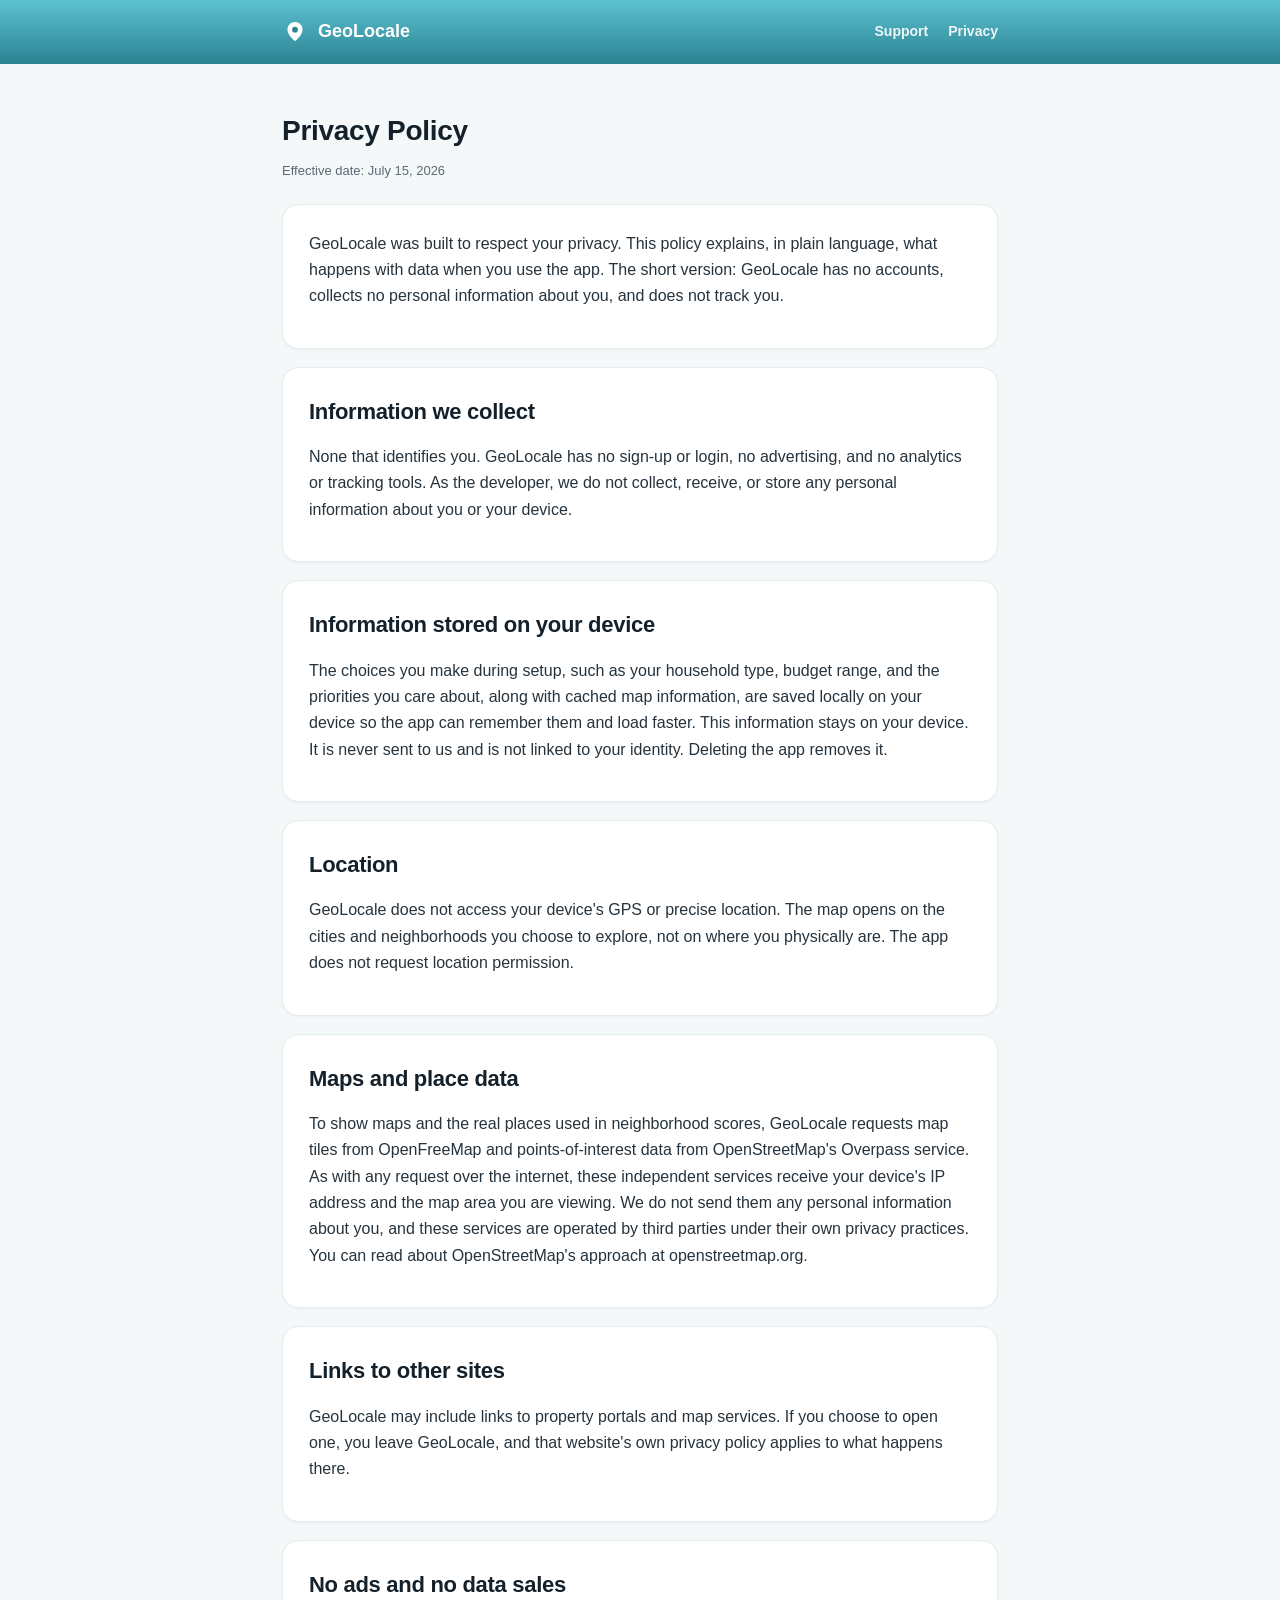
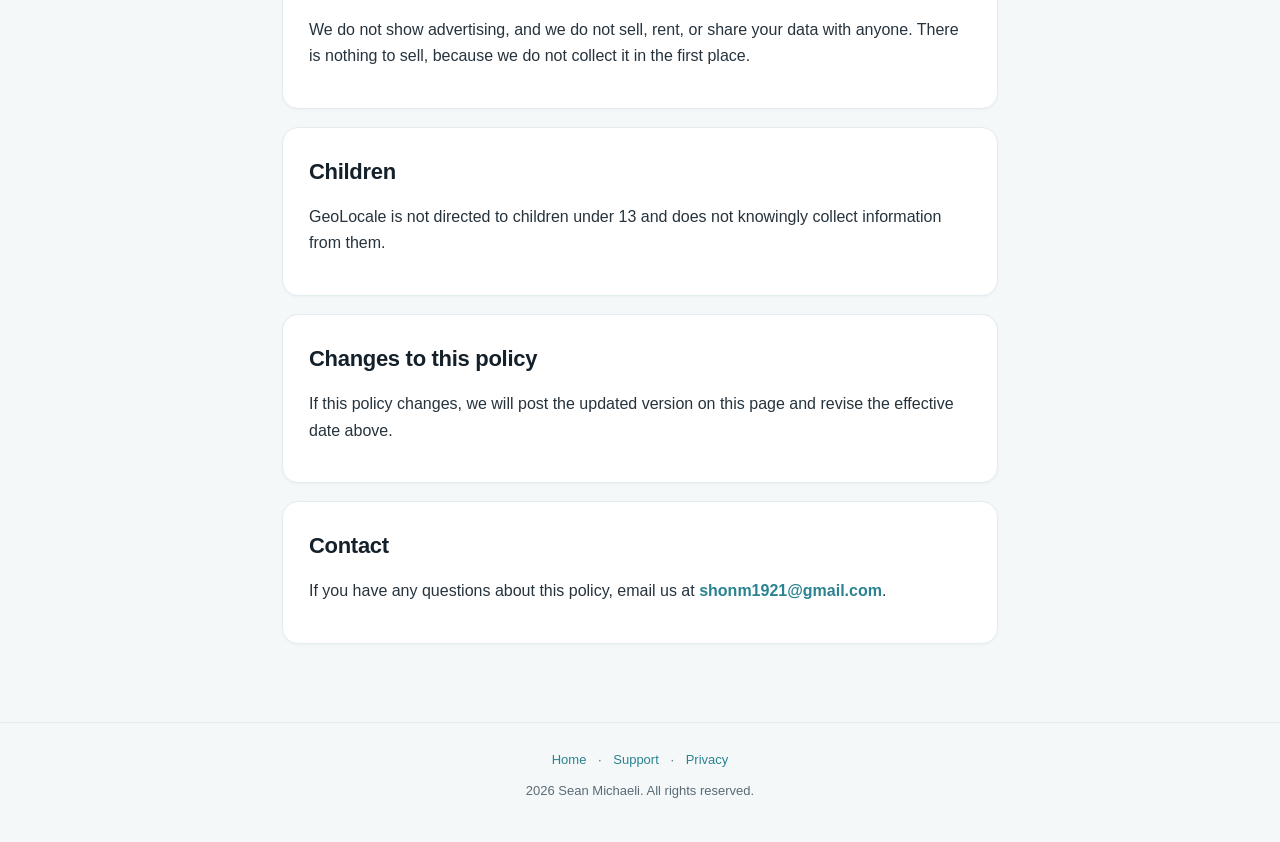
==== privacy.html @ 7adb96b3 "GeoLocale site: home, support, privacy policy" ====
<!doctype html>
<html lang="en">
<head>
<meta charset="utf-8">
<meta name="viewport" content="width=device-width,initial-scale=1">
<title>GeoLocale · Privacy Policy</title>
<meta name="description" content="The GeoLocale privacy policy.">
<link rel="stylesheet" href="style.css">
</head>
<body>
<header class="site-head">
  <div class="wrap nav">
    <a class="brand" href="index.html">
      <svg class="pin" viewBox="0 0 100 100" xmlns="http://www.w3.org/2000/svg"><path fill="#fff" d="M50 12c-16 0-29 13-29 29 0 20 25 41 28 43a2 2 0 0 0 2 0c3-2 28-23 28-43 0-16-13-29-29-29z"/><circle cx="50" cy="41" r="11" fill="#2b8291"/></svg>
      GeoLocale
    </a>
    <nav class="nav-links">
      <a href="support.html">Support</a>
      <a href="privacy.html">Privacy</a>
    </nav>
  </div>
</header>

<main>
  <div class="wrap">
    <h2 style="font-size:28px;margin-bottom:6px">Privacy Policy</h2>
    <p class="eff">Effective date: July 15, 2026</p>

    <div class="card">
      <p>GeoLocale was built to respect your privacy. This policy explains, in plain language, what happens with data when you use the app. The short version: GeoLocale has no accounts, collects no personal information about you, and does not track you.</p>
    </div>

    <div class="card">
      <h2>Information we collect</h2>
      <p>None that identifies you. GeoLocale has no sign-up or login, no advertising, and no analytics or tracking tools. As the developer, we do not collect, receive, or store any personal information about you or your device.</p>
    </div>

    <div class="card">
      <h2>Information stored on your device</h2>
      <p>The choices you make during setup, such as your household type, budget range, and the priorities you care about, along with cached map information, are saved locally on your device so the app can remember them and load faster. This information stays on your device. It is never sent to us and is not linked to your identity. Deleting the app removes it.</p>
    </div>

    <div class="card">
      <h2>Location</h2>
      <p>GeoLocale does not access your device's GPS or precise location. The map opens on the cities and neighborhoods you choose to explore, not on where you physically are. The app does not request location permission.</p>
    </div>

    <div class="card">
      <h2>Maps and place data</h2>
      <p>To show maps and the real places used in neighborhood scores, GeoLocale requests map tiles from OpenFreeMap and points-of-interest data from OpenStreetMap's Overpass service. As with any request over the internet, these independent services receive your device's IP address and the map area you are viewing. We do not send them any personal information about you, and these services are operated by third parties under their own privacy practices. You can read about OpenStreetMap's approach at openstreetmap.org.</p>
    </div>

    <div class="card">
      <h2>Links to other sites</h2>
      <p>GeoLocale may include links to property portals and map services. If you choose to open one, you leave GeoLocale, and that website's own privacy policy applies to what happens there.</p>
    </div>

    <div class="card">
      <h2>No ads and no data sales</h2>
      <p>We do not show advertising, and we do not sell, rent, or share your data with anyone. There is nothing to sell, because we do not collect it in the first place.</p>
    </div>

    <div class="card">
      <h2>Children</h2>
      <p>GeoLocale is not directed to children under 13 and does not knowingly collect information from them.</p>
    </div>

    <div class="card">
      <h2>Changes to this policy</h2>
      <p>If this policy changes, we will post the updated version on this page and revise the effective date above.</p>
    </div>

    <div class="card">
      <h2>Contact</h2>
      <p>If you have any questions about this policy, email us at <a class="email" href="mailto:shonm1921@gmail.com?subject=GeoLocale%20Privacy">shonm1921@gmail.com</a>.</p>
    </div>
  </div>
</main>

<footer>
  <div class="wrap">
    <a href="index.html">Home</a> · <a href="support.html">Support</a> · <a href="privacy.html">Privacy</a>
    <div style="margin-top:10px">2026 Sean Michaeli. All rights reserved.</div>
  </div>
</footer>
</body>
</html>
---- style.css ----
:root{
  --teal:#2b8291; --teal-light:#47b2c2; --ink:#14202a; --muted:#5b6b76;
  --bg:#f4f8f9; --card:#ffffff; --line:#e3ecef; --radius:16px;
}
*{box-sizing:border-box;margin:0;padding:0}
html{scroll-behavior:smooth}
body{
  font-family:-apple-system,BlinkMacSystemFont,"Segoe UI",Roboto,Helvetica,Arial,sans-serif;
  color:var(--ink); background:var(--bg); line-height:1.65;
  -webkit-font-smoothing:antialiased;
}
a{color:var(--teal); text-decoration:none}
a:hover{text-decoration:underline}
.wrap{max-width:760px; margin:0 auto; padding:0 22px}

/* header */
.site-head{background:linear-gradient(180deg,#5cc2d1,#2b8291); color:#fff; padding:0}
.nav{display:flex; align-items:center; justify-content:space-between; height:64px}
.brand{display:flex; align-items:center; gap:10px; color:#fff; font-weight:800; font-size:18px}
.brand:hover{text-decoration:none}
.brand .pin{width:26px;height:26px;flex:0 0 auto}
.nav-links{display:flex; gap:20px; font-size:14px; font-weight:600}
.nav-links a{color:rgba(255,255,255,.9)}

/* hero */
.hero{background:linear-gradient(180deg,#5cc2d1,#2b8291); color:#fff; padding:40px 0 64px; text-align:center}
.hero .pin-lg{width:76px;height:76px;margin:0 auto 18px; display:block; filter:drop-shadow(0 10px 22px rgba(10,58,66,.35))}
.hero h1{font-size:34px; line-height:1.2; font-weight:800; margin-bottom:12px; letter-spacing:-.5px}
.hero p{font-size:17px; max-width:520px; margin:0 auto; color:rgba(255,255,255,.92)}

/* page body */
main{padding:44px 0 60px}
.card{background:var(--card); border:1px solid var(--line); border-radius:var(--radius); padding:26px 26px; margin:0 0 18px; box-shadow:0 1px 3px rgba(20,32,42,.04)}
h2{font-size:22px; font-weight:800; margin:0 0 14px; letter-spacing:-.3px}
h3{font-size:16px; font-weight:700; margin:20px 0 6px}
p{margin:0 0 12px; color:#26333d}
.lead{font-size:17px; color:var(--muted); margin-bottom:26px}
ul{margin:0 0 12px 20px} li{margin:4px 0}
.muted{color:var(--muted)}
.eff{font-size:13px; color:var(--muted); margin-bottom:22px}
.feat{display:grid; grid-template-columns:1fr 1fr; gap:14px; margin:8px 0 4px}
.feat .f{background:var(--card); border:1px solid var(--line); border-radius:12px; padding:16px}
.feat .f b{display:block; margin-bottom:4px}
.btn{display:inline-block; background:#fff; color:var(--teal); font-weight:700; padding:12px 22px; border-radius:999px; margin-top:22px; box-shadow:0 6px 18px rgba(10,58,66,.22)}
.email{font-weight:700}

/* footer */
footer{border-top:1px solid var(--line); padding:26px 0 40px; color:var(--muted); font-size:13px; text-align:center}
footer a{margin:0 8px}
@media(max-width:560px){
  .hero h1{font-size:27px} .feat{grid-template-columns:1fr} .nav-links{gap:14px}
}
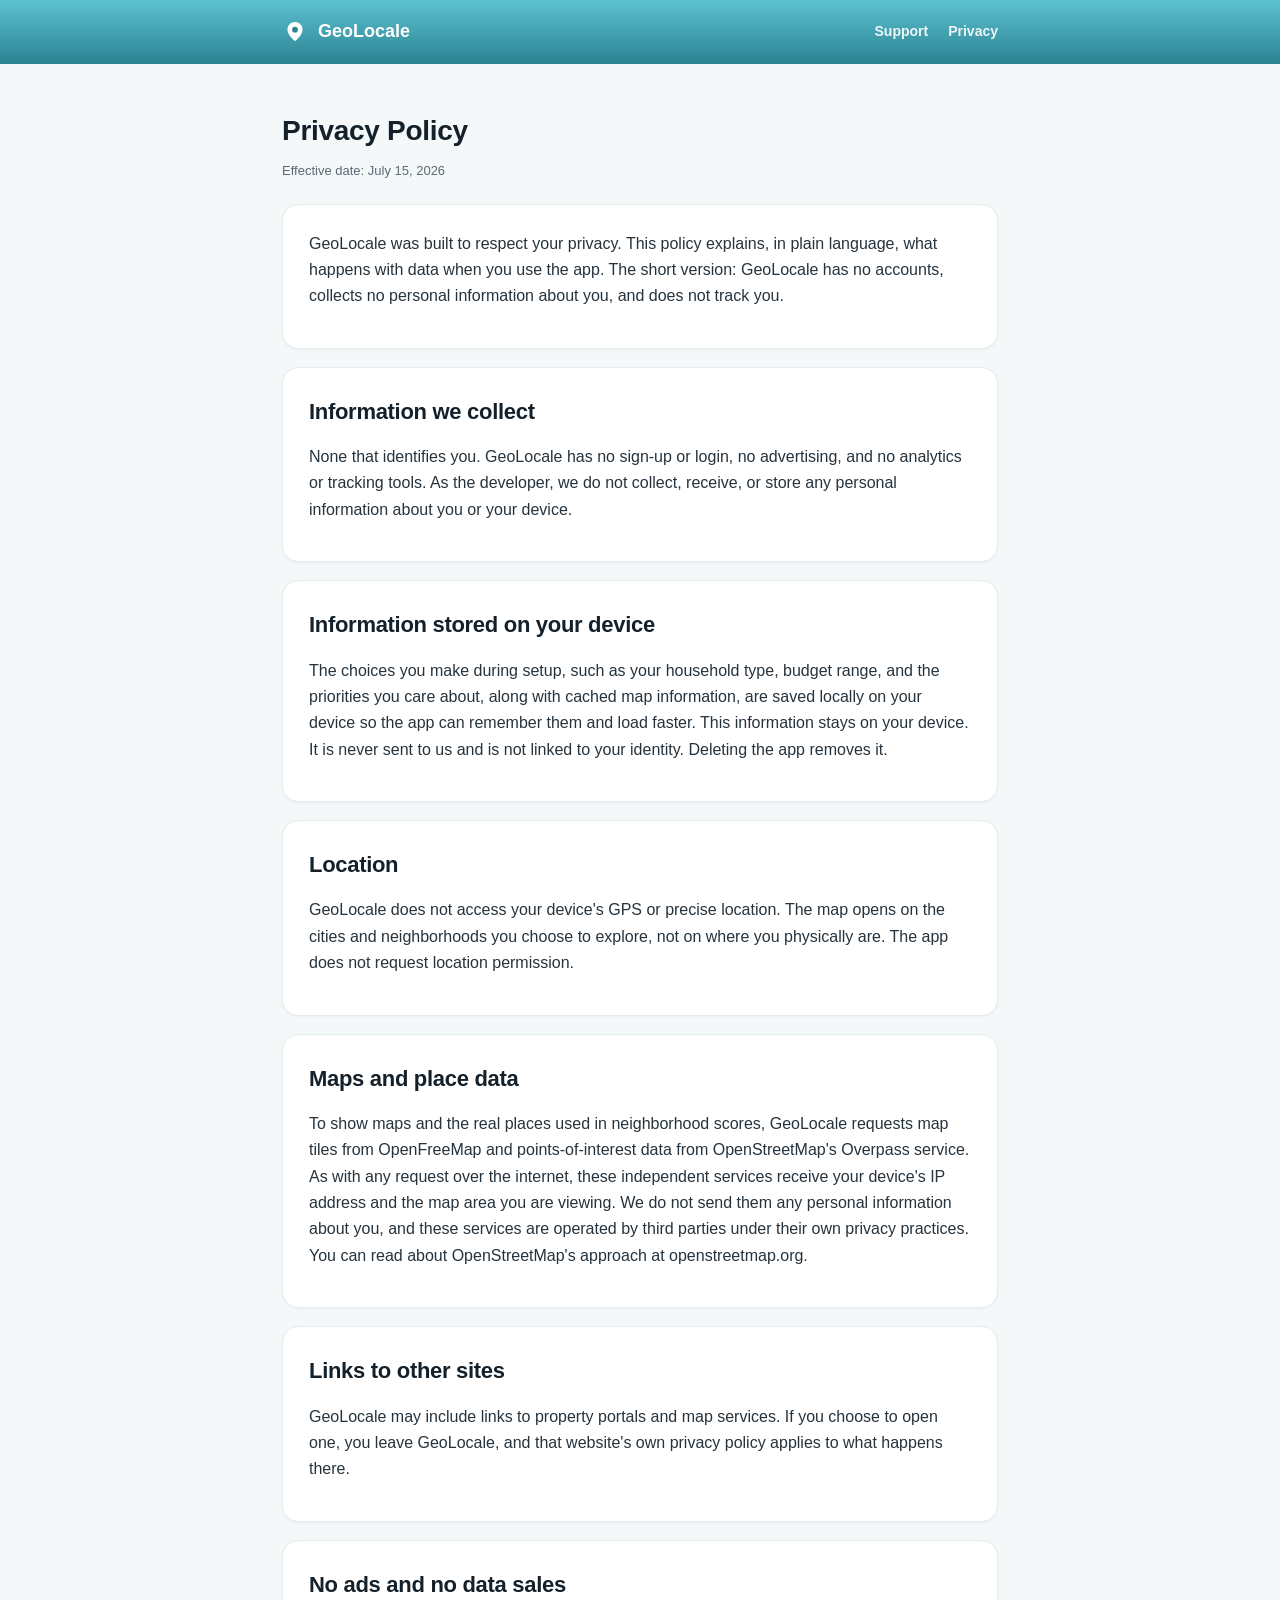
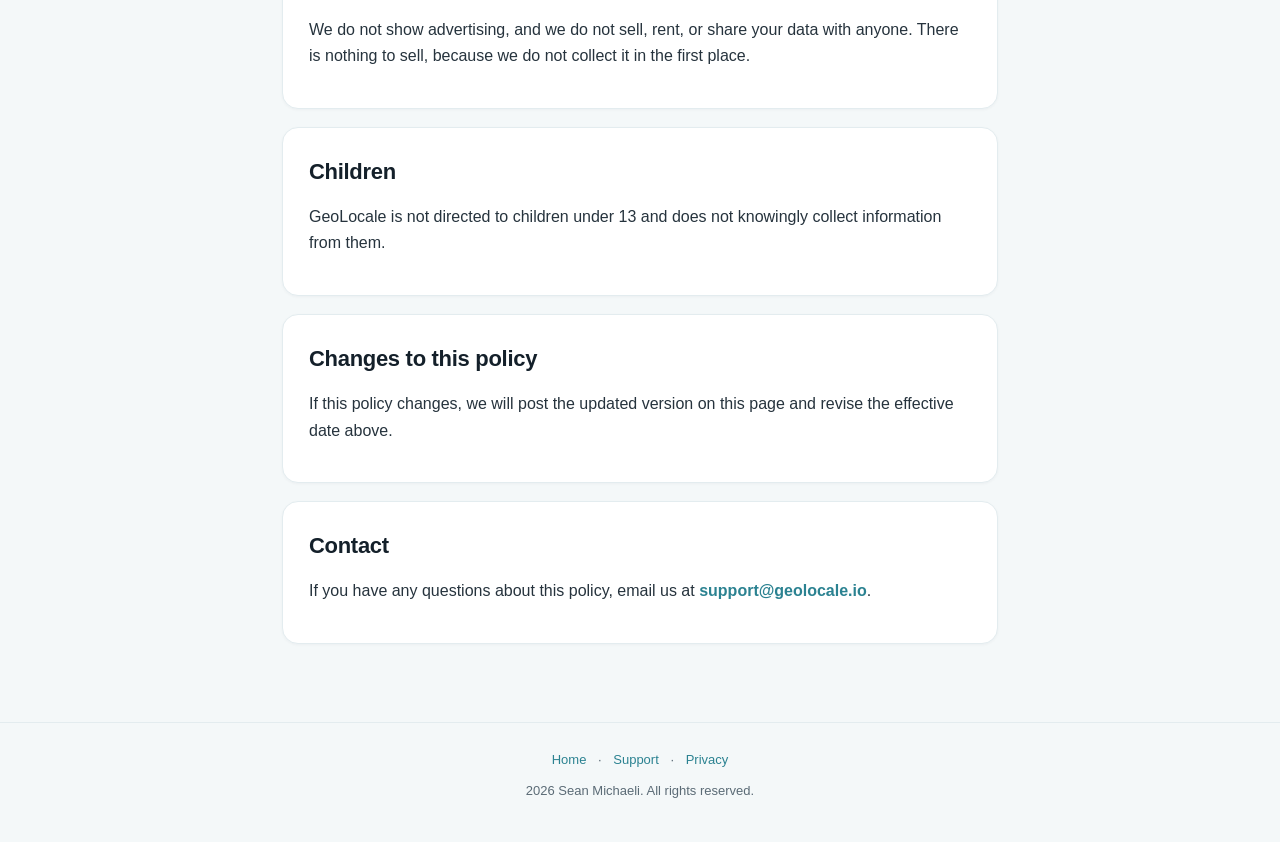
==== commit f79b951b: "Custom domain geolocale.io + domain support email" ====
--- a/privacy.html
+++ b/privacy.html
@@ -72,7 +72,7 @@
 
     <div class="card">
       <h2>Contact</h2>
-      <p>If you have any questions about this policy, email us at <a class="email" href="mailto:shonm1921@gmail.com?subject=GeoLocale%20Privacy">shonm1921@gmail.com</a>.</p>
+      <p>If you have any questions about this policy, email us at <a class="email" href="mailto:support@geolocale.io?subject=GeoLocale%20Privacy">support@geolocale.io</a>.</p>
     </div>
   </div>
 </main>
